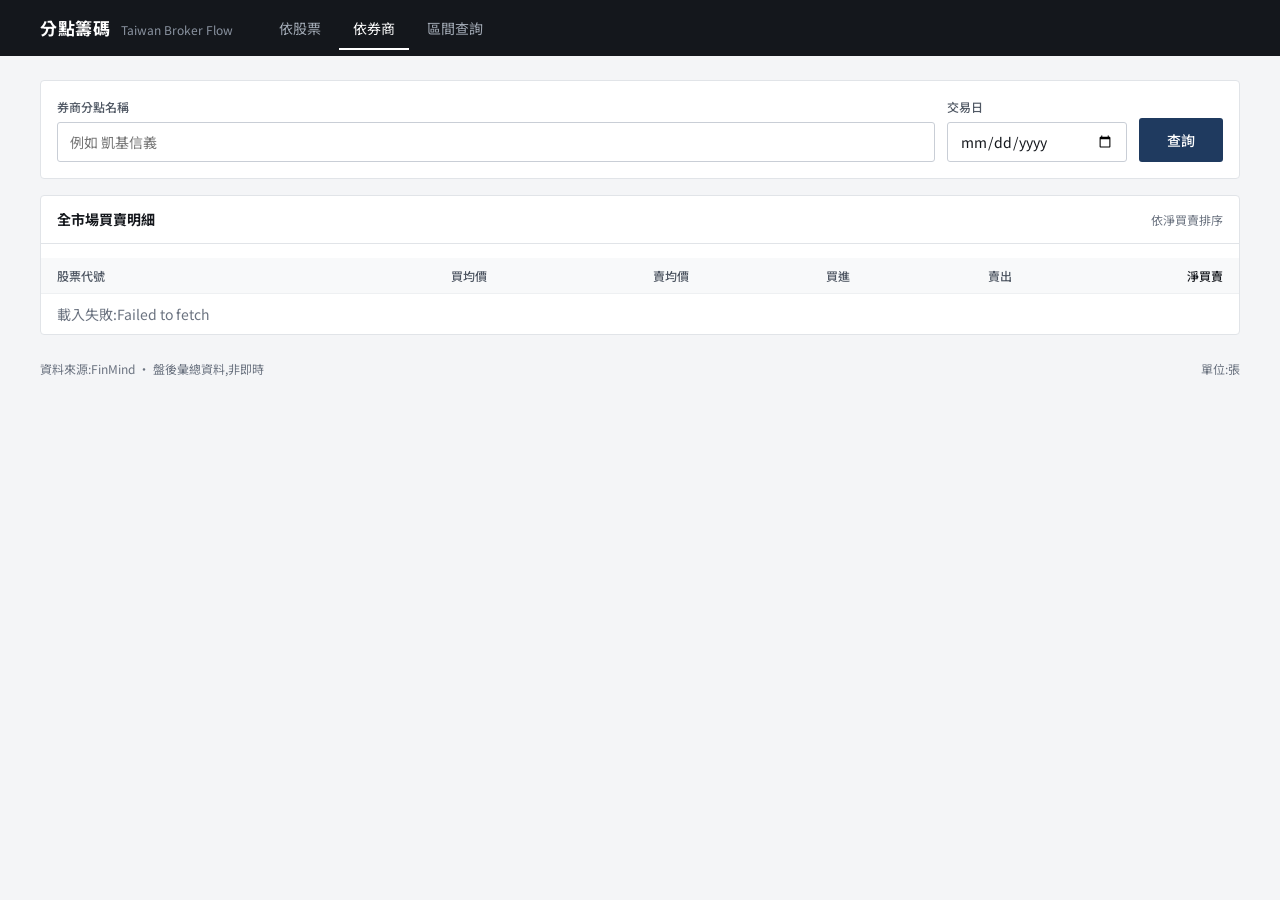
==== broker.html @ 62c2fb9d "Add files via upload" ====
<!DOCTYPE html>
<html lang="zh-Hant">
<head>
<meta charset="utf-8" />
<meta name="viewport" content="width=device-width, initial-scale=1" />
<title>依券商查詢 — 分點籌碼</title>
<link rel="preconnect" href="https://fonts.googleapis.com">
<link href="https://fonts.googleapis.com/css2?family=Noto+Sans+TC:wght@400;500;700;900&family=IBM+Plex+Mono:wght@400;500&display=swap" rel="stylesheet">
<link rel="stylesheet" href="style.css">
</head>
<body>

<header class="topnav">
  <div class="topnav-inner">
    <a href="index.html" class="topnav-brand">
      <span class="topnav-brand-name">分點籌碼</span>
      <span class="topnav-brand-tag">Taiwan Broker Flow</span>
    </a>
    <nav class="topnav-tabs">
      <a href="stock.html" class="topnav-tab">依股票</a>
      <a href="broker.html" class="topnav-tab active">依券商</a>
      <a href="range_broker.html" class="topnav-tab">區間查詢</a>
    </nav>
  </div>
</header>

<main class="shell-tool">

  <form class="query-form" onsubmit="return false;">
    <div class="field" style="flex: 1 1 220px;">
      <label for="q-broker">券商分點名稱</label>
      <input id="q-broker" list="brokerList" placeholder="例如 凱基信義" onkeydown="if(event.key==='Enter') handleQuery()" />
      <datalist id="brokerList"></datalist>
    </div>
    <div class="field" style="flex: 0 1 180px;">
      <label for="q-date">交易日</label>
      <input id="q-date" type="date" class="num" onkeydown="if(event.key==='Enter') handleQuery()" />
    </div>
    <button type="button" class="btn" onclick="handleQuery()">查詢</button>
  </form>

  <section class="table-panel">
    <div class="table-panel-head">
      <h2 class="table-panel-title">全市場買賣明細</h2>
      <span class="table-panel-note" id="resultNote">依淨買賣排序</span>
    </div>
    <div class="stat-row" id="queryStats"></div>
    <div class="table-scroll">
      <table class="data-table" id="resultTable">
        <thead>
          <tr>
            <th data-col="stock_id">股票代號</th>
            <th class="sort-th" data-col="buy_avg" onclick="sortTable('buy_avg')">買均價</th>
            <th class="sort-th" data-col="sell_avg" onclick="sortTable('sell_avg')">賣均價</th>
            <th class="sort-th" data-col="total_buy_lots" onclick="sortTable('total_buy_lots')">買進</th>
            <th class="sort-th" data-col="total_sell_lots" onclick="sortTable('total_sell_lots')">賣出</th>
            <th class="sort-th active" data-col="net_lots" onclick="sortTable('net_lots')">淨買賣</th>
          </tr>
        </thead>
        <tbody id="resultBody"><tr><td colspan="6" class="loading-note">請輸入券商名稱與日期後查詢</td></tr></tbody>
      </table>
    </div>
  </section>

  <footer class="page-footer">
    <span>資料來源:FinMind · 盤後彙總資料,非即時</span>
    <span>單位:張</span>
  </footer>
</main>

<script>
  const API_BASE = 'https://sgq.vwa.mybluehost.me/broker/';

  let resultData = [];
  let sortCol = 'net_lots';
  let sortDesc = true;
  let currentBroker = '';
  let currentDate = '';
  let initialLoadDone = false;

  async function fetchJson(url) {
    const res = await fetch(url);
    if (!res.ok) throw new Error(`HTTP ${res.status}`);
    return res.json();
  }

  function downIcon() {
    return '<svg class="sort-icon" width="8" height="8" viewBox="0 0 8 8" aria-hidden="true"><path d="M1 2.5 L4 5.5 L7 2.5" fill="none" stroke="currentColor" stroke-width="1.4"></path></svg>';
  }
  function upIcon() {
    return '<svg class="sort-icon" width="8" height="8" viewBox="0 0 8 8" aria-hidden="true"><path d="M1 5.5 L4 2.5 L7 5.5" fill="none" stroke="currentColor" stroke-width="1.4"></path></svg>';
  }

  function skeletonRows(cols, rows = 6) {
    let html = '';
    for (let r = 0; r < rows; r++) {
      html += '<tr>';
      for (let c = 0; c < cols; c++) {
        const w = 40 + Math.floor(Math.random() * 50);
        html += `<td><span class="skeleton-cell" style="width:${w}px;"></span></td>`;
      }
      html += '</tr>';
    }
    return html;
  }

  function staggerRows(containerEl) {
    containerEl.querySelectorAll('tr').forEach((tr, i) => {
      tr.classList.add('row-fade-in');
      tr.style.animationDelay = Math.min(i * 20, 280) + 'ms';
    });
  }

  function updateSortHeaders(col, desc) {
    const table = document.getElementById('resultTable');
    table.querySelectorAll('thead th').forEach(th => {
      th.classList.remove('active');
      th.innerHTML = th.innerText;
    });
    const activeTh = table.querySelector(`thead th[data-col="${col}"]`);
    if (activeTh) {
      activeTh.classList.add('active');
      activeTh.innerHTML = activeTh.innerText + (desc ? downIcon() : upIcon());
    }
  }

  function updateUrl() {
    const url = new URL(window.location.href);
    url.searchParams.set('broker', currentBroker);
    url.searchParams.set('date', currentDate);
    if (!initialLoadDone) {
      history.replaceState({ broker: currentBroker, date: currentDate }, '', url);
      initialLoadDone = true;
    } else {
      history.pushState({ broker: currentBroker, date: currentDate }, '', url);
    }
  }

  async function init() {
    const allBrokerNames = await fetchJson(API_BASE + 'brokers.php');
    const dl = document.getElementById('brokerList');
    dl.innerHTML = '';
    allBrokerNames.forEach(name => {
      const opt = document.createElement('option');
      opt.value = name;
      dl.appendChild(opt);
    });

    const params = new URLSearchParams(window.location.search);
    const urlBroker = params.get('broker');
    const urlDate = params.get('date');

    const todayStr = new Date().toISOString().slice(0, 10);
    document.getElementById('q-date').value = urlDate || todayStr;

    if (urlBroker) {
      document.getElementById('q-broker').value = urlBroker;
      await loadQuery(urlBroker, urlDate || todayStr);
    }
  }

  function handleQuery() {
    const broker = document.getElementById('q-broker').value.trim();
    const date = document.getElementById('q-date').value;
    if (!broker || !date) {
      alert('請輸入券商名稱跟日期');
      return;
    }
    loadQuery(broker, date);
  }

  async function loadQuery(broker, date) {
    currentBroker = broker;
    currentDate = date;
    updateUrl();

    document.getElementById('resultBody').innerHTML = skeletonRows(6);
    const data = await fetchJson(API_BASE + `broker_query.php?broker=${encodeURIComponent(broker)}&date=${encodeURIComponent(date)}`);
    resultData = data.rows || [];

    if (resultData.length === 0) {
      document.getElementById('queryStats').innerHTML = `<span>查無資料:<b>${broker}</b> 在 <b>${date}</b> 這天沒有買賣紀錄</span>`;
      document.getElementById('resultBody').innerHTML = '<tr><td colspan="6" class="loading-note">查無資料</td></tr>';
      return;
    }

    const totalBuy = resultData.reduce((s, r) => s + r.total_buy_lots, 0);
    const totalSell = resultData.reduce((s, r) => s + r.total_sell_lots, 0);
    document.getElementById('queryStats').innerHTML = `
      <span>券商:<b>${broker}</b></span>
      <span>日期:<b class="num">${date}</b></span>
      <span>涉及股票數:<b class="num">${resultData.length}</b> 檔</span>
      <span>總買進:<b class="num" style="color: var(--up);">${totalBuy.toFixed(1)} 張</b></span>
      <span>總賣出:<b class="num" style="color: var(--down);">${totalSell.toFixed(1)} 張</b></span>
    `;
    renderTable();
  }

  function renderTable() {
    const items = [...resultData].sort((a, b) => {
      let vA = a[sortCol], vB = b[sortCol];
      if (typeof vA === 'string') return sortDesc ? vB.localeCompare(vA) : vA.localeCompare(vB);
      return sortDesc ? (vB - vA) : (vA - vB);
    });

    let html = '';
    items.forEach(it => {
      const cls = it.net_lots > 0 ? 'net-up' : (it.net_lots < 0 ? 'net-down' : '');
      html += `<tr>
        <td class="col-name">${it.stock_id}</td>
        <td class="num col-muted">${it.buy_avg.toFixed(2)}</td>
        <td class="num col-muted">${it.sell_avg.toFixed(2)}</td>
        <td class="num" style="color: var(--up);">${it.total_buy_lots.toFixed(1)}</td>
        <td class="num" style="color: var(--down);">${it.total_sell_lots.toFixed(1)}</td>
        <td class="num ${cls}">${it.net_lots > 0 ? '+' : ''}${it.net_lots.toFixed(1)}</td>
      </tr>`;
    });
    document.getElementById('resultBody').innerHTML = html;
    staggerRows(document.getElementById('resultBody'));
    updateSortHeaders(sortCol, sortDesc);
  }

  function sortTable(col) {
    if (sortCol === col) sortDesc = !sortDesc;
    else { sortCol = col; sortDesc = true; }
    renderTable();
  }

  window.addEventListener('popstate', () => {
    const params = new URLSearchParams(window.location.search);
    const broker = params.get('broker');
    const date = params.get('date');
    if (broker && date) {
      document.getElementById('q-broker').value = broker;
      document.getElementById('q-date').value = date;
      loadQuery(broker, date);
    }
  });

  init().catch(err => {
    document.getElementById('resultBody').innerHTML = `<tr><td colspan="6" class="loading-note">載入失敗:${err.message}</td></tr>`;
  });
</script>

</body>
</html>
---- style.css ----
:root {
  --ink: #14171C;
  --ink-2: #4F5763;
  --ink-3: #6B7380;
  --on-dark-2: #B8C0CB;
  --on-dark-3: #8A93A0;
  --line-dark: #3A414B;
  --accent: #1F3A5F;
  --bg: #F4F5F7;
  --surface: #FFFFFF;
  --table-head: #F8F9FA;
  --border: #E1E4E8;
  --border-soft: #EEF0F2;
  --input-border: #C9CED6;
  --up: #C0262D;
  --down: #1E7A3C;
}

* { box-sizing: border-box; }

body {
  margin: 0;
  background: var(--bg);
  color: var(--ink);
  font-family: 'Noto Sans TC', system-ui, sans-serif;
  font-size: 14px;
  line-height: 1.6;
}

a { color: var(--accent); }
a:hover { color: #0F2440; }

.num {
  font-family: 'IBM Plex Mono', ui-monospace, monospace;
  font-variant-numeric: tabular-nums;
}

/* ---------- layout shells ---------- */

.shell-tool {
  max-width: 1240px;
  margin: 0 auto;
  padding: 24px 20px 40px;
  display: flex;
  flex-direction: column;
  gap: 16px;
}

.shell-landing {
  max-width: 1160px;
  margin: 0 auto;
  padding: 0 20px;
}

/* ---------- top nav ---------- */

.topnav {
  background: var(--ink);
  color: #FFFFFF;
}

.topnav-inner {
  max-width: 1240px;
  margin: 0 auto;
  padding: 0 20px;
  display: flex;
  flex-wrap: wrap;
  align-items: center;
  gap: 8px 32px;
  min-height: 56px;
}

.topnav-brand {
  display: flex;
  align-items: baseline;
  gap: 10px;
  text-decoration: none;
}

.topnav-brand-name {
  font-weight: 700;
  font-size: 17px;
  letter-spacing: 0.04em;
  color: #FFFFFF;
}

.topnav-brand-tag {
  font-size: 12px;
  color: var(--on-dark-3);
}

.topnav-tabs {
  display: flex;
  flex-wrap: wrap;
  gap: 4px;
  flex: 1 1 auto;
}

.topnav-tab {
  height: 44px;
  padding: 0 14px;
  border: 0;
  background: transparent;
  font: inherit;
  font-size: 14px;
  text-decoration: none;
  cursor: pointer;
  color: #A3ABB6;
  display: inline-flex;
  align-items: center;
  box-shadow: inset 0 -2px 0 transparent;
}

.topnav-tab.active {
  color: #FFFFFF;
  box-shadow: inset 0 -2px 0 #FFFFFF;
}

.topnav-tab.disabled {
  color: #5B636E;
  cursor: default;
}

/* ---------- query form ---------- */

.query-form {
  background: var(--surface);
  border: 1px solid var(--border);
  border-radius: 4px;
  padding: 16px;
  display: flex;
  flex-wrap: wrap;
  align-items: flex-end;
  gap: 12px;
}

.field {
  display: flex;
  flex-direction: column;
  gap: 6px;
}

.field label {
  font-size: 12px;
  color: var(--ink-2);
  font-weight: 500;
}

.field input {
  height: 40px;
  box-sizing: border-box;
  border: 1px solid var(--input-border);
  border-radius: 3px;
  padding: 0 12px;
  font: inherit;
  color: var(--ink);
  background: var(--surface);
}

.field input:focus {
  outline: 2px solid var(--accent);
  outline-offset: -1px;
}

.btn {
  height: 44px;
  padding: 0 28px;
  border: 0;
  border-radius: 3px;
  background: var(--accent);
  color: #FFFFFF;
  font: inherit;
  font-weight: 500;
  cursor: pointer;
}

.btn:hover { background: #0F2440; }

.text-link {
  height: 44px;
  display: flex;
  align-items: center;
  font-size: 13px;
  text-decoration: none;
}

/* ---------- summary panel ---------- */

.summary-panel {
  background: var(--surface);
  border: 1px solid var(--border);
  border-radius: 4px;
  display: flex;
  flex-wrap: wrap;
}

.summary-cell {
  padding: 16px 20px;
  flex: 1 1 160px;
  border-right: 1px solid var(--border-soft);
}

.summary-cell:last-child { border-right: 0; }

.summary-label {
  font-size: 12px;
  color: var(--ink-2);
}

.summary-value {
  font-size: 20px;
  margin-top: 8px;
}

.summary-value-lg {
  font-size: 26px;
  font-weight: 500;
}

.summary-sub {
  font-size: 14px;
  margin-left: 10px;
}

/* ---------- data tables ---------- */

.table-panel {
  background: var(--surface);
  border: 1px solid var(--border);
  border-radius: 4px;
}

.table-panel-head {
  display: flex;
  justify-content: space-between;
  align-items: center;
  padding: 12px 16px;
  border-bottom: 1px solid var(--border);
}

.table-panel-title {
  margin: 0;
  font-size: 14px;
  font-weight: 700;
}

.table-panel-note {
  font-size: 12px;
  color: var(--ink-3);
}

.table-scroll { overflow-x: auto; }

table.data-table {
  width: 100%;
  border-collapse: collapse;
  min-width: 480px;
}

.data-table thead tr {
  background: var(--table-head);
  color: var(--ink-2);
  font-size: 12px;
}

.data-table th {
  font-weight: 500;
  padding: 8px 12px;
  text-align: right;
  white-space: nowrap;
}

.data-table th:first-child,
.data-table td:first-child {
  text-align: left;
  padding-left: 16px;
}

.data-table th:last-child,
.data-table td:last-child {
  padding-right: 16px;
}

.data-table td {
  padding: 9px 12px;
  text-align: right;
  border-top: 1px solid var(--border-soft);
}

.data-table td.col-name {
  white-space: nowrap;
}

.data-table td.col-muted {
  color: var(--ink-2);
}

.net-up { color: var(--up); font-weight: 500; }
.net-down { color: var(--down); font-weight: 500; }

th.sort-th {
  cursor: pointer;
  user-select: none;
}

th.sort-th.active {
  color: var(--ink);
}

.sort-icon {
  margin-left: 2px;
  vertical-align: -1px;
}

/* ---------- footer ---------- */

.page-footer {
  display: flex;
  flex-wrap: wrap;
  justify-content: space-between;
  gap: 8px;
  font-size: 12px;
  color: var(--ink-3);
  padding-top: 8px;
}

.loading-note {
  text-align: center;
  color: var(--ink-3);
  padding: 30px;
}

/* ---------- generic panel ---------- */

.panel {
  background: var(--surface);
  border: 1px solid var(--border);
  border-radius: 4px;
}

.panel-pad { padding: 16px; }

/* ---------- in-page sub tabs (e.g. 依分點/成交價/當沖 within 依股票查詢) ---------- */

.tab-bar {
  display: flex;
  flex-wrap: wrap;
  gap: 4px;
  border-bottom: 1px solid var(--border);
  padding: 0 16px;
}

.tab-btn {
  height: 44px;
  padding: 0 4px;
  margin-right: 24px;
  border: 0;
  background: transparent;
  font: inherit;
  font-size: 14px;
  font-weight: 500;
  color: var(--ink-3);
  cursor: pointer;
  box-shadow: inset 0 -2px 0 transparent;
}

.tab-btn.active {
  color: var(--ink);
  box-shadow: inset 0 -2px 0 var(--accent);
}

/* ---------- search row (dropdown + text filter combos) ---------- */

.search-row {
  display: flex;
  flex-wrap: wrap;
  align-items: center;
  gap: 10px;
  padding: 14px 16px;
}

.search-row label { font-size: 13px; color: var(--ink-2); font-weight: 500; }

.search-row input,
.search-row select {
  height: 38px;
  box-sizing: border-box;
  border: 1px solid var(--input-border);
  border-radius: 3px;
  padding: 0 10px;
  font: inherit;
  font-size: 13px;
  color: var(--ink);
  background: var(--surface);
}

/* ---------- stat row (個股/分點/價位 統計列) ---------- */

.stat-row {
  display: flex;
  flex-wrap: wrap;
  gap: 20px;
  padding: 0 16px 14px;
  font-size: 13px;
  color: var(--ink-2);
  align-items: center;
}

.stat-row b { color: var(--ink); font-weight: 500; }

.badge {
  display: inline-block;
  padding: 2px 8px;
  border-radius: 3px;
  font-size: 13px;
  font-weight: 500;
}

.badge-up { background: #FBE7E8; color: var(--up); }
.badge-down { background: #E5F1E9; color: var(--down); }

/* ---------- detail layout (chart + table side by side) ---------- */

.detail-layout {
  display: flex;
  flex-wrap: wrap;
  gap: 16px;
  padding: 0 16px 16px;
}

.detail-chart-col { flex: 1.2 1 320px; min-width: 0; }
.detail-table-col { flex: 0.8 1 280px; min-width: 0; }

.panel-table-wrap {
  max-height: 420px;
  overflow-y: auto;
  border: 1px solid var(--border-soft);
  border-radius: 3px;
}

.panel-table-wrap .data-table thead th {
  position: sticky;
  top: 0;
}

/* ---------- row fade-in + skeleton loading ---------- */

@keyframes rowFadeIn {
  from { opacity: 0; transform: translateY(2px); }
  to { opacity: 1; transform: translateY(0); }
}

.row-fade-in {
  animation: rowFadeIn 180ms ease-out both;
}

@keyframes skeletonPulse {
  0%, 100% { opacity: 0.35; }
  50% { opacity: 0.7; }
}

.skeleton-cell {
  display: inline-block;
  height: 12px;
  border-radius: 2px;
  background: var(--border);
  animation: skeletonPulse 1.1s ease-in-out infinite;
}

@media (max-width: 680px) {
  .shell-tool { padding: 16px 14px 32px; gap: 12px; }
  .query-form { padding: 12px; }
  .summary-cell { flex: 1 1 50%; border-bottom: 1px solid var(--border-soft); }
  .data-table { font-size: 12px; }
}
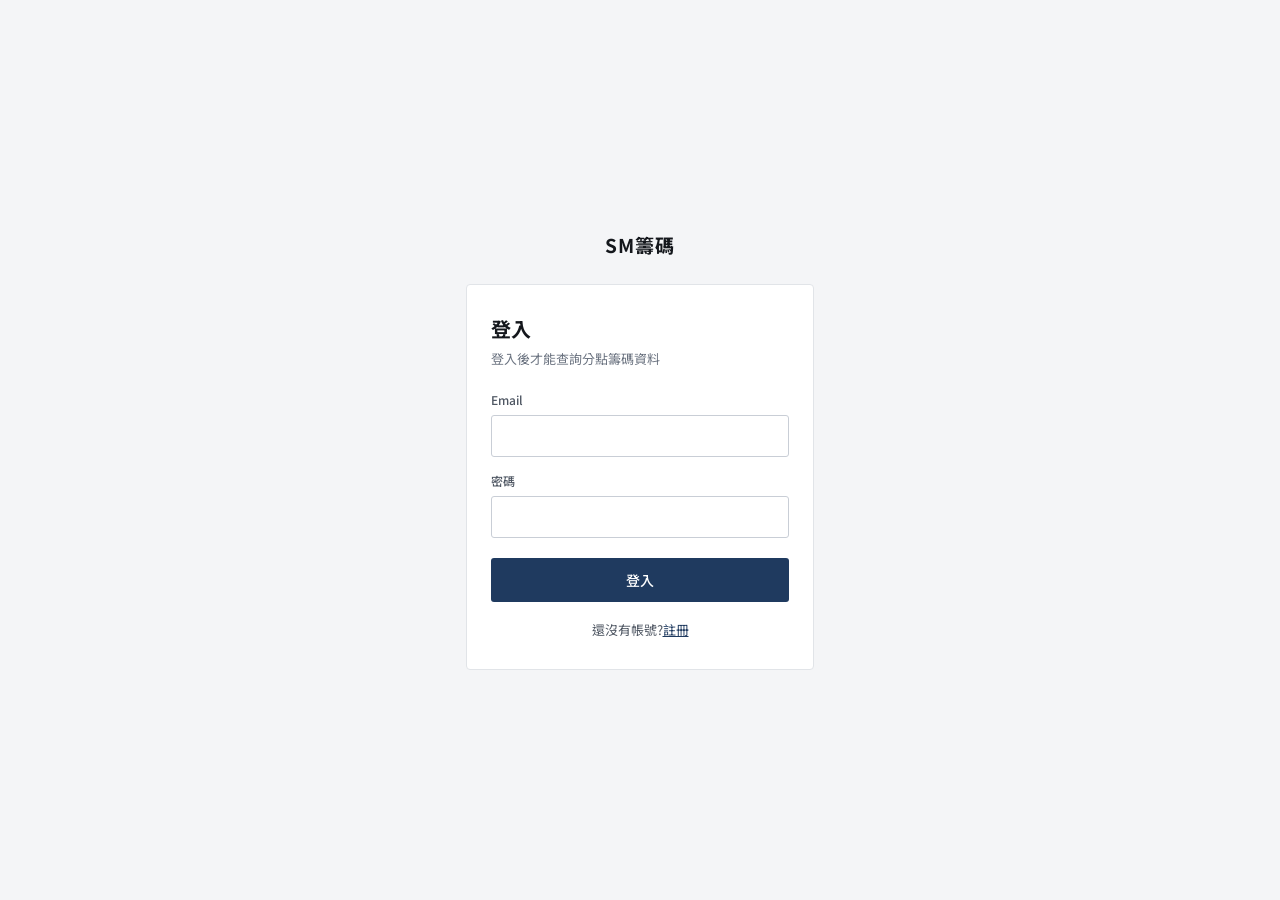
==== commit 55ecbc01: "Add files via upload" ====
--- a/broker.html
+++ b/broker.html
@@ -3,7 +3,7 @@
 <head>
 <meta charset="utf-8" />
 <meta name="viewport" content="width=device-width, initial-scale=1" />
-<title>依券商查詢 — 分點籌碼</title>
+<title>依券商查詢 — SM籌碼</title>
 <link rel="preconnect" href="https://fonts.googleapis.com">
 <link href="https://fonts.googleapis.com/css2?family=Noto+Sans+TC:wght@400;500;700;900&family=IBM+Plex+Mono:wght@400;500&display=swap" rel="stylesheet">
 <link rel="stylesheet" href="style.css">
@@ -13,7 +13,7 @@
 <header class="topnav">
   <div class="topnav-inner">
     <a href="index.html" class="topnav-brand">
-      <span class="topnav-brand-name">分點籌碼</span>
+      <span class="topnav-brand-name">SM籌碼</span>
       <span class="topnav-brand-tag">Taiwan Broker Flow</span>
     </a>
     <nav class="topnav-tabs">
@@ -21,6 +21,7 @@
       <a href="broker.html" class="topnav-tab active">依券商</a>
       <a href="range_broker.html" class="topnav-tab">區間查詢</a>
     </nav>
+    <a href="#" class="topnav-tab" onclick="logout(); return false;" style="margin-left: auto;">登出</a>
   </div>
 </header>
 
@@ -64,6 +65,7 @@
 
   <footer class="page-footer">
     <span>資料來源:FinMind · 盤後彙總資料,非即時</span>
+    <span id="lastUpdateNote"></span>
     <span>單位:張</span>
   </footer>
 </main>
@@ -78,8 +80,29 @@
   let currentDate = '';
   let initialLoadDone = false;
 
+  function logout() {
+    const token = localStorage.getItem('sm_auth_token');
+    if (token) {
+      fetch(API_BASE + 'logout.php', {
+        method: 'POST', headers: { 'Content-Type': 'application/json' }, body: JSON.stringify({ token }),
+      }).catch(() => {});
+    }
+    localStorage.removeItem('sm_auth_token');
+    window.location.href = 'login.html';
+  }
+
+  function goToLogin() {
+    localStorage.removeItem('sm_auth_token');
+    window.location.href = 'login.html?redirect=' + encodeURIComponent(location.pathname + location.search);
+  }
+
+  const authToken = localStorage.getItem('sm_auth_token');
+  if (!authToken) { goToLogin(); }
+
   async function fetchJson(url) {
-    const res = await fetch(url);
+    const sep = url.includes('?') ? '&' : '?';
+    const res = await fetch(url + sep + 'auth_token=' + encodeURIComponent(authToken));
+    if (res.status === 401) { goToLogin(); throw new Error('unauthorized'); }
     if (!res.ok) throw new Error(`HTTP ${res.status}`);
     return res.json();
   }
@@ -237,6 +260,20 @@
     }
   });
 
+  async function loadLastUpdateNote() {
+    try {
+      const res = await fetch('https://api.github.com/repos/Ejacu/broker-dashboard/actions/workflows/daily_broker_update.yml/runs?status=success&per_page=1');
+      const data = await res.json();
+      const run = data.workflow_runs && data.workflow_runs[0];
+      if (!run) return;
+      const taipei = new Date(run.created_at).toLocaleString('zh-TW', {
+        timeZone: 'Asia/Taipei', year: 'numeric', month: '2-digit', day: '2-digit', hour: '2-digit', minute: '2-digit'
+      });
+      document.getElementById('lastUpdateNote').innerText = `資料最後更新:${taipei}(台灣時間)`;
+    } catch (e) { /* 這個資訊非必要,拿不到就算了,不影響主功能 */ }
+  }
+  loadLastUpdateNote();
+
   init().catch(err => {
     document.getElementById('resultBody').innerHTML = `<tr><td colspan="6" class="loading-note">載入失敗:${err.message}</td></tr>`;
   });
--- a/style.css
+++ b/style.css
@@ -298,6 +298,9 @@
 .net-up { color: var(--up); font-weight: 500; }
 .net-down { color: var(--down); font-weight: 500; }
 
+tr.row-click { cursor: pointer; }
+tr.row-click:hover { background: var(--table-head); }
+
 th.sort-th {
   cursor: pointer;
   user-select: none;
@@ -441,6 +444,8 @@
 .panel-table-wrap .data-table thead th {
   position: sticky;
   top: 0;
+  background: var(--table-head);
+  z-index: 1;
 }
 
 /* ---------- row fade-in + skeleton loading ---------- */
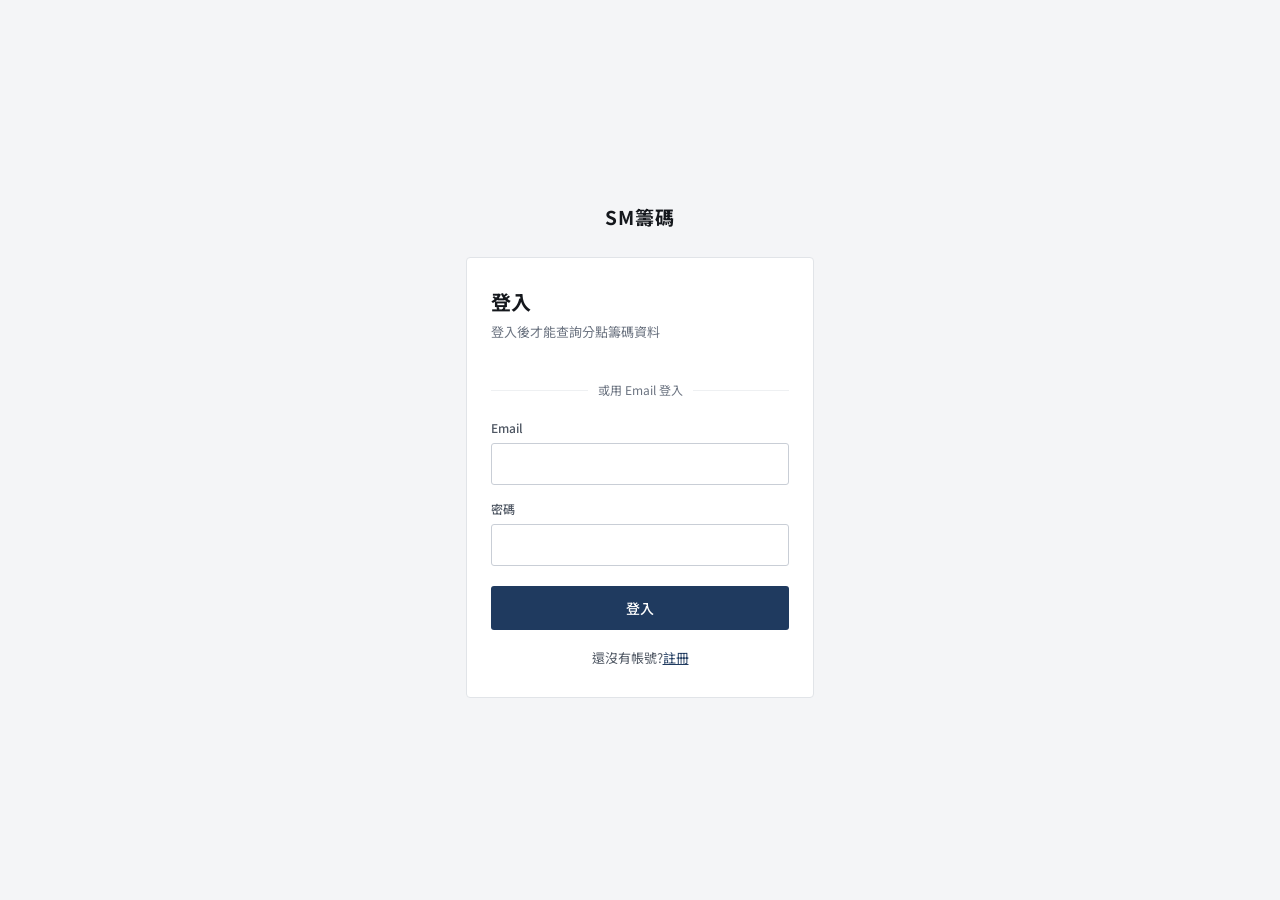
==== commit 308e818d: "﻿Add SEO meta/OG, robots.txt, sitemap.xml, disclaimer line in footers Co-Authored-By: Claude Sonnet " ====
--- a/broker.html
+++ b/broker.html
@@ -67,6 +67,7 @@
     <span>資料來源:FinMind · 盤後彙總資料,非即時</span>
     <span id="lastUpdateNote"></span>
     <span>單位:張</span>
+    <span>本站資料僅供參考,不構成任何投資建議</span>
   </footer>
 </main>
 
